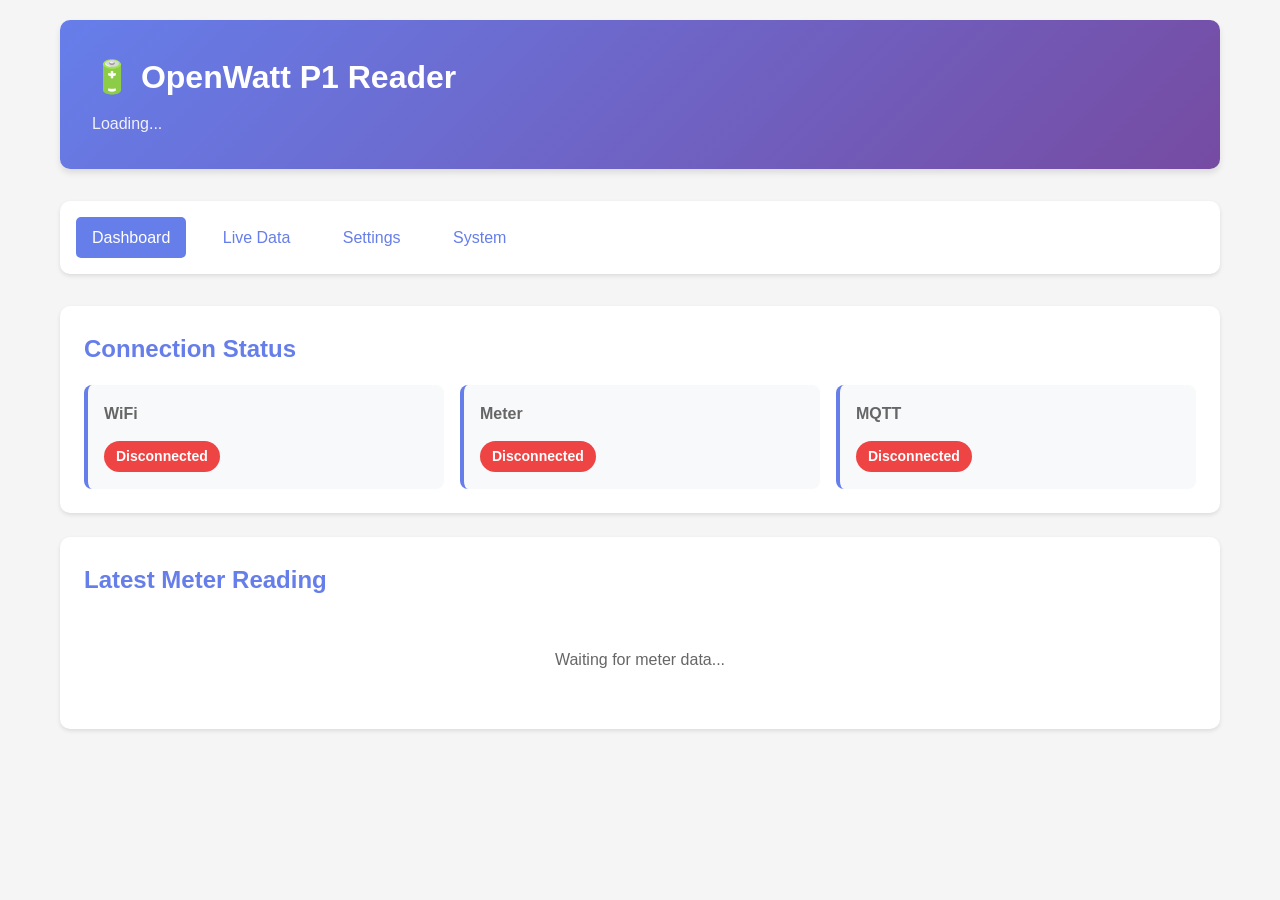
==== data/index.html @ 33f3da20 "Add OpenWatt P1 Reader firmware files and configuration - Created `.gitignore` to exclude build arti" ====
<!DOCTYPE html>
<html lang="en">

<head>
  <meta charset="UTF-8">
  <meta name="viewport" content="width=device-width, initial-scale=1.0">
  <title>OpenWatt P1 Reader</title>
  <style>
    * {
      margin: 0;
      padding: 0;
      box-sizing: border-box;
    }

    body {
      font-family: -apple-system, BlinkMacSystemFont, 'Segoe UI', Roboto, Oxygen, Ubuntu, sans-serif;
      background: #f5f5f5;
      color: #333;
      line-height: 1.6;
    }

    .container {
      max-width: 1200px;
      margin: 0 auto;
      padding: 20px;
    }

    header {
      background: linear-gradient(135deg, #667eea 0%, #764ba2 100%);
      color: white;
      padding: 2rem;
      border-radius: 10px;
      margin-bottom: 2rem;
      box-shadow: 0 4px 6px rgba(0, 0, 0, 0.1);
    }

    h1 {
      font-size: 2rem;
      margin-bottom: 0.5rem;
    }

    .subtitle {
      opacity: 0.9;
    }

    nav {
      background: white;
      padding: 1rem;
      border-radius: 10px;
      margin-bottom: 2rem;
      box-shadow: 0 2px 4px rgba(0, 0, 0, 0.1);
    }

    nav a {
      display: inline-block;
      padding: 0.5rem 1rem;
      margin-right: 1rem;
      text-decoration: none;
      color: #667eea;
      border-radius: 5px;
      transition: background 0.3s;
    }

    nav a:hover,
    nav a.active {
      background: #667eea;
      color: white;
    }

    .card {
      background: white;
      padding: 1.5rem;
      border-radius: 10px;
      margin-bottom: 1.5rem;
      box-shadow: 0 2px 4px rgba(0, 0, 0, 0.1);
    }

    .card h2 {
      margin-bottom: 1rem;
      color: #667eea;
    }

    .status-grid {
      display: grid;
      grid-template-columns: repeat(auto-fit, minmax(200px, 1fr));
      gap: 1rem;
      margin-top: 1rem;
    }

    .status-item {
      padding: 1rem;
      background: #f8f9fa;
      border-radius: 8px;
      border-left: 4px solid #667eea;
    }

    .status-item strong {
      display: block;
      margin-bottom: 0.5rem;
      color: #666;
    }

    .status-item .value {
      font-size: 1.5rem;
      font-weight: bold;
      color: #333;
    }

    .status-badge {
      display: inline-block;
      padding: 0.25rem 0.75rem;
      border-radius: 20px;
      font-size: 0.875rem;
      font-weight: 600;
    }

    .status-badge.connected {
      background: #10b981;
      color: white;
    }

    .status-badge.disconnected {
      background: #ef4444;
      color: white;
    }

    .btn {
      display: inline-block;
      padding: 0.75rem 1.5rem;
      background: #667eea;
      color: white;
      border: none;
      border-radius: 5px;
      cursor: pointer;
      text-decoration: none;
      font-size: 1rem;
      transition: background 0.3s;
    }

    .btn:hover {
      background: #5568d3;
    }

    .btn-danger {
      background: #ef4444;
    }

    .btn-danger:hover {
      background: #dc2626;
    }

    .form-group {
      margin-bottom: 1rem;
    }

    .form-group label {
      display: block;
      margin-bottom: 0.5rem;
      font-weight: 600;
      color: #555;
    }

    .form-group input,
    .form-group select {
      width: 100%;
      padding: 0.75rem;
      border: 1px solid #ddd;
      border-radius: 5px;
      font-size: 1rem;
    }

    .form-group input:focus,
    .form-group select:focus {
      outline: none;
      border-color: #667eea;
    }

    .meter-data {
      font-family: 'Courier New', monospace;
      background: #1e1e1e;
      color: #d4d4d4;
      padding: 1rem;
      border-radius: 8px;
      overflow-x: auto;
    }

    .meter-data .label {
      color: #9cdcfe;
    }

    .meter-data .value {
      color: #4ec9b0;
    }

    .loading {
      text-align: center;
      padding: 2rem;
      color: #666;
    }

    .error {
      background: #fee;
      color: #c33;
      padding: 1rem;
      border-radius: 5px;
      margin: 1rem 0;
    }
  </style>
</head>

<body>
  <div class="container">
    <header>
      <h1>🔋 OpenWatt P1 Reader</h1>
      <div class="subtitle" id="deviceInfo">Loading...</div>
    </header>

    <nav>
      <a href="/" class="active">Dashboard</a>
      <a href="/live">Live Data</a>
      <a href="/settings">Settings</a>
      <a href="/system">System</a>
    </nav>

    <div id="content">
      <div class="card">
        <h2>Connection Status</h2>
        <div class="status-grid" id="statusGrid">
          <div class="status-item">
            <strong>WiFi</strong>
            <div class="value"><span class="status-badge disconnected" id="wifiStatus">Disconnected</span></div>
          </div>
          <div class="status-item">
            <strong>Meter</strong>
            <div class="value"><span class="status-badge disconnected" id="meterStatus">Disconnected</span></div>
          </div>
          <div class="status-item">
            <strong>MQTT</strong>
            <div class="value"><span class="status-badge disconnected" id="mqttStatus">Disconnected</span></div>
          </div>
        </div>
      </div>

      <div class="card">
        <h2>Latest Meter Reading</h2>
        <div id="latestReading" class="loading">Waiting for meter data...</div>
      </div>
    </div>
  </div>

  <script>
    // Load device info
    fetch('/api/system')
      .then(r => r.json())
      .then(data => {
        document.getElementById('deviceInfo').textContent =
          `${data.firmware_version} | Device: ${data.device_id}`;
      });

    // Load status
    function updateStatus() {
      fetch('/api/state')
        .then(r => r.json())
        .then(data => {
          const wifiEl = document.getElementById('wifiStatus');
          const meterEl = document.getElementById('meterStatus');
          const mqttEl = document.getElementById('mqttStatus');

          wifiEl.textContent = data.wifi_connected ? 'Connected' : 'Disconnected';
          wifiEl.className = 'status-badge ' + (data.wifi_connected ? 'connected' : 'disconnected');

          meterEl.textContent = data.meter_connected ? 'Connected' : 'Disconnected';
          meterEl.className = 'status-badge ' + (data.meter_connected ? 'connected' : 'disconnected');

          mqttEl.textContent = data.cloud_connected ? 'Connected' : 'Disconnected';
          mqttEl.className = 'status-badge ' + (data.cloud_connected ? 'connected' : 'disconnected');
        });
    }

    // Load config to show latest reading
    function updateLatestReading() {
      fetch('/api/config')
        .then(r => r.json())
        .then(data => {
          // This will be updated via WebSocket in live view
        });
    }

    updateStatus();
    setInterval(updateStatus, 5000);
  </script>
</body>

</html>
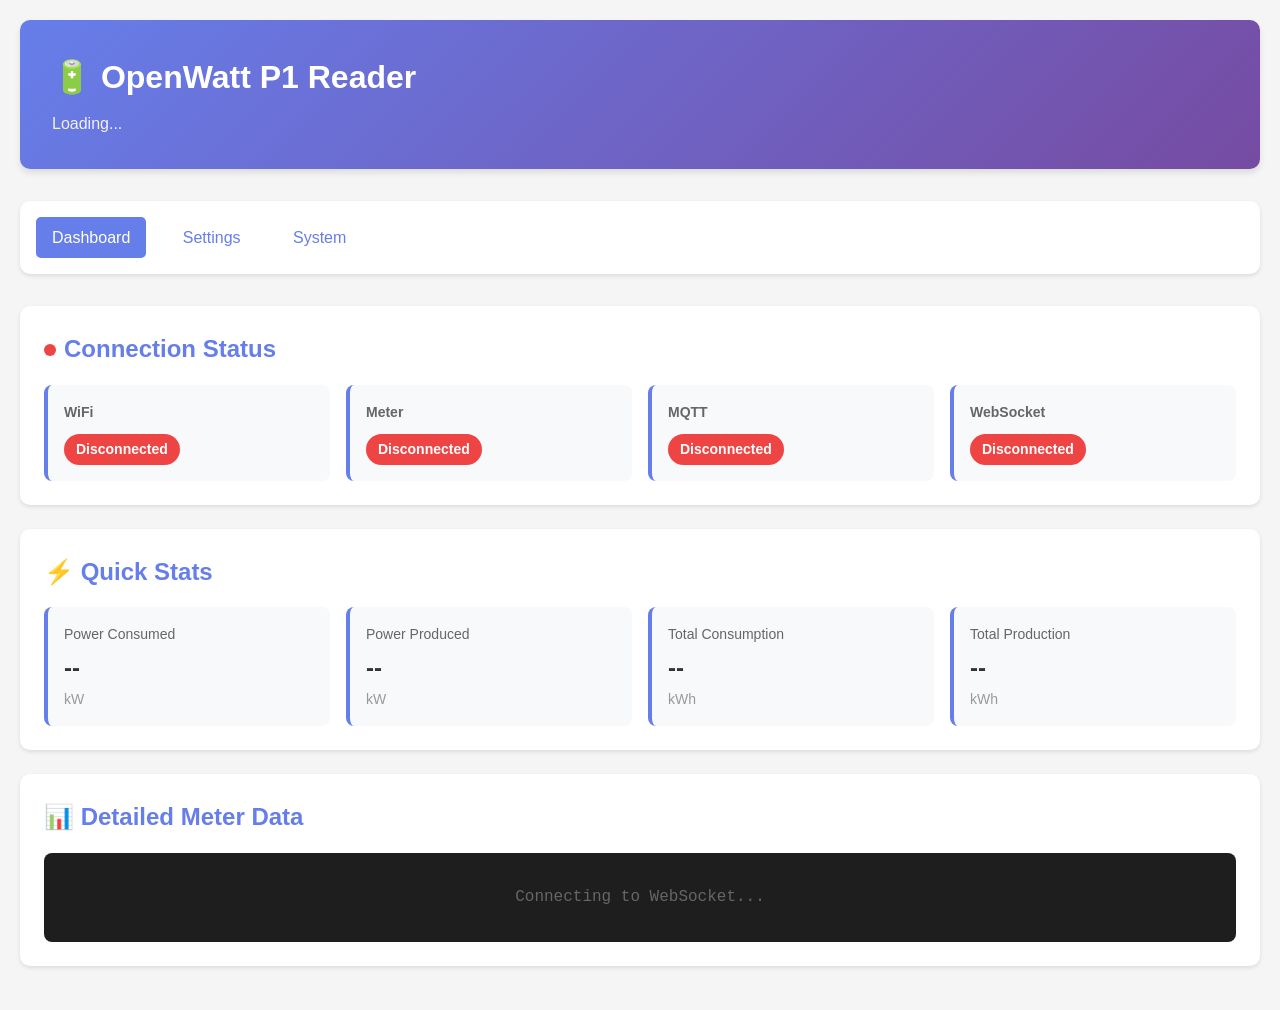
==== commit 20638be9: "Release v1.0.0-ow: Production firmware with MQTT, OTA, and Web UI" ====
--- a/data/index.html
+++ b/data/index.html
@@ -4,7 +4,7 @@
 <head>
   <meta charset="UTF-8">
   <meta name="viewport" content="width=device-width, initial-scale=1.0">
-  <title>OpenWatt P1 Reader</title>
+  <title>OpenWatt P1 Reader - Dashboard</title>
   <style>
     * {
       margin: 0;
@@ -20,7 +20,7 @@
     }
 
     .container {
-      max-width: 1200px;
+      max-width: 1400px;
       margin: 0 auto;
       padding: 20px;
     }
@@ -78,6 +78,9 @@
     .card h2 {
       margin-bottom: 1rem;
       color: #667eea;
+      display: flex;
+      align-items: center;
+      gap: 0.5rem;
     }
 
     .status-grid {
@@ -98,10 +101,11 @@
       display: block;
       margin-bottom: 0.5rem;
       color: #666;
+      font-size: 0.875rem;
     }
 
     .status-item .value {
-      font-size: 1.5rem;
+      font-size: 1.25rem;
       font-weight: bold;
       color: #333;
     }
@@ -124,72 +128,60 @@
       color: white;
     }
 
-    .btn {
+    .status-indicator {
       display: inline-block;
-      padding: 0.75rem 1.5rem;
-      background: #667eea;
-      color: white;
-      border: none;
-      border-radius: 5px;
-      cursor: pointer;
-      text-decoration: none;
-      font-size: 1rem;
-      transition: background 0.3s;
-    }
-
-    .btn:hover {
-      background: #5568d3;
-    }
-
-    .btn-danger {
+      width: 12px;
+      height: 12px;
+      border-radius: 50%;
+    }
+
+    .status-indicator.connected {
+      background: #10b981;
+    }
+
+    .status-indicator.disconnected {
       background: #ef4444;
-    }
-
-    .btn-danger:hover {
-      background: #dc2626;
-    }
-
-    .form-group {
-      margin-bottom: 1rem;
-    }
-
-    .form-group label {
-      display: block;
-      margin-bottom: 0.5rem;
-      font-weight: 600;
-      color: #555;
-    }
-
-    .form-group input,
-    .form-group select {
-      width: 100%;
-      padding: 0.75rem;
-      border: 1px solid #ddd;
-      border-radius: 5px;
-      font-size: 1rem;
-    }
-
-    .form-group input:focus,
-    .form-group select:focus {
-      outline: none;
-      border-color: #667eea;
     }
 
     .meter-data {
       font-family: 'Courier New', monospace;
       background: #1e1e1e;
       color: #d4d4d4;
-      padding: 1rem;
+      padding: 1.5rem;
       border-radius: 8px;
       overflow-x: auto;
     }
 
+    .meter-data .row {
+      display: grid;
+      grid-template-columns: 300px 1fr;
+      padding: 0.4rem 0;
+      border-bottom: 1px solid #333;
+    }
+
+    .meter-data .row:hover {
+      background: #2d2d2d;
+    }
+
     .meter-data .label {
       color: #9cdcfe;
+      font-size: 0.9rem;
     }
 
     .meter-data .value {
       color: #4ec9b0;
+      font-weight: bold;
+      font-size: 0.95rem;
+    }
+
+    .meter-data .section {
+      color: #ce9178;
+      font-weight: bold;
+      font-size: 1rem;
+      margin-top: 1rem;
+      margin-bottom: 0.5rem;
+      border-bottom: 2px solid #ce9178;
+      padding-bottom: 0.3rem;
     }
 
     .loading {
@@ -205,6 +197,66 @@
       border-radius: 5px;
       margin: 1rem 0;
     }
+
+    .data-grid {
+      display: grid;
+      grid-template-columns: repeat(auto-fit, minmax(250px, 1fr));
+      gap: 1rem;
+    }
+
+    .data-card {
+      background: #f8f9fa;
+      padding: 1rem;
+      border-radius: 8px;
+      border-left: 4px solid #667eea;
+    }
+
+    .data-card .label {
+      font-size: 0.875rem;
+      color: #666;
+      margin-bottom: 0.25rem;
+    }
+
+    .data-card .value {
+      font-size: 1.5rem;
+      font-weight: bold;
+      color: #333;
+    }
+
+    .data-card .unit {
+      font-size: 0.875rem;
+      color: #999;
+    }
+
+    .phase-grid {
+      display: grid;
+      grid-template-columns: repeat(3, 1fr);
+      gap: 1rem;
+      margin-top: 1rem;
+    }
+
+    .phase-card {
+      background: #f0f0f0;
+      padding: 1rem;
+      border-radius: 8px;
+      text-align: center;
+    }
+
+    .phase-card h4 {
+      color: #667eea;
+      margin-bottom: 0.5rem;
+    }
+
+    @media (max-width: 768px) {
+      .meter-data .row {
+        grid-template-columns: 1fr;
+        gap: 0.25rem;
+      }
+      
+      .phase-grid {
+        grid-template-columns: 1fr;
+      }
+    }
   </style>
 </head>
 
@@ -217,14 +269,17 @@
 
     <nav>
       <a href="/" class="active">Dashboard</a>
-      <a href="/live">Live Data</a>
       <a href="/settings">Settings</a>
       <a href="/system">System</a>
     </nav>
 
     <div id="content">
+      <!-- Connection Status -->
       <div class="card">
-        <h2>Connection Status</h2>
+        <h2>
+          <span class="status-indicator disconnected" id="wsStatus"></span>
+          Connection Status
+        </h2>
         <div class="status-grid" id="statusGrid">
           <div class="status-item">
             <strong>WiFi</strong>
@@ -238,17 +293,65 @@
             <strong>MQTT</strong>
             <div class="value"><span class="status-badge disconnected" id="mqttStatus">Disconnected</span></div>
           </div>
+          <div class="status-item">
+            <strong>WebSocket</strong>
+            <div class="value"><span class="status-badge disconnected" id="wsStatusBadge">Disconnected</span></div>
+          </div>
         </div>
       </div>
 
+      <!-- Quick Stats -->
       <div class="card">
-        <h2>Latest Meter Reading</h2>
-        <div id="latestReading" class="loading">Waiting for meter data...</div>
+        <h2>⚡ Quick Stats</h2>
+        <div class="data-grid" id="quickStats">
+          <div class="data-card">
+            <div class="label">Power Consumed</div>
+            <div class="value" id="powerConsumed">--</div>
+            <div class="unit">kW</div>
+          </div>
+          <div class="data-card">
+            <div class="label">Power Produced</div>
+            <div class="value" id="powerProduced">--</div>
+            <div class="unit">kW</div>
+          </div>
+          <div class="data-card">
+            <div class="label">Total Consumption</div>
+            <div class="value" id="totalConsumption">--</div>
+            <div class="unit">kWh</div>
+          </div>
+          <div class="data-card">
+            <div class="label">Total Production</div>
+            <div class="value" id="totalProduction">--</div>
+            <div class="unit">kWh</div>
+          </div>
+        </div>
+      </div>
+
+      <!-- Detailed Meter Data -->
+      <div class="card">
+        <h2>📊 Detailed Meter Data</h2>
+        <div id="meterData" class="meter-data loading">Connecting to WebSocket...</div>
       </div>
     </div>
   </div>
 
   <script>
+    let ws = null;
+    let reconnectTimeout = null;
+
+    // Helper to convert hex to ASCII
+    function hexToAscii(hexStr) {
+      if (!hexStr || hexStr === 'N/A') return 'N/A';
+      let result = '';
+      for (let i = 0; i < hexStr.length; i += 2) {
+        const byte = parseInt(hexStr.substr(i, 2), 16);
+        if (byte >= 32 && byte < 127) {
+          result += String.fromCharCode(byte);
+        }
+      }
+      return result || hexStr;
+    }
+
     // Load device info
     fetch('/api/system')
       .then(r => r.json())
@@ -257,7 +360,7 @@
           `${data.firmware_version} | Device: ${data.device_id}`;
       });
 
-    // Load status
+    // Load status via polling
     function updateStatus() {
       fetch('/api/state')
         .then(r => r.json())
@@ -277,17 +380,124 @@
         });
     }
 
-    // Load config to show latest reading
-    function updateLatestReading() {
-      fetch('/api/config')
-        .then(r => r.json())
-        .then(data => {
-          // This will be updated via WebSocket in live view
-        });
-    }
-
+    function connectWebSocket() {
+      const protocol = window.location.protocol === 'https:' ? 'wss:' : 'ws:';
+      const wsUrl = `${protocol}//${window.location.host}/api/live`;
+
+      ws = new WebSocket(wsUrl);
+
+      ws.onopen = () => {
+        document.getElementById('wsStatus').className = 'status-indicator connected';
+        document.getElementById('wsStatusBadge').textContent = 'Connected';
+        document.getElementById('wsStatusBadge').className = 'status-badge connected';
+        document.getElementById('meterData').innerHTML = '<div class="loading">Waiting for meter data...</div>';
+      };
+
+      ws.onmessage = (event) => {
+        try {
+          const data = JSON.parse(event.data);
+          displayMeterData(data);
+          updateQuickStats(data);
+        } catch (e) {
+          console.error('Error parsing WebSocket message:', e);
+        }
+      };
+
+      ws.onerror = (error) => {
+        console.error('WebSocket error:', error);
+        document.getElementById('wsStatus').className = 'status-indicator disconnected';
+        document.getElementById('wsStatusBadge').textContent = 'Error';
+        document.getElementById('wsStatusBadge').className = 'status-badge disconnected';
+      };
+
+      ws.onclose = () => {
+        document.getElementById('wsStatus').className = 'status-indicator disconnected';
+        document.getElementById('wsStatusBadge').textContent = 'Disconnected';
+        document.getElementById('wsStatusBadge').className = 'status-badge disconnected';
+        reconnectTimeout = setTimeout(connectWebSocket, 3000);
+      };
+    }
+
+    function updateQuickStats(data) {
+      document.getElementById('powerConsumed').textContent = (data['1-0:1.7.0'] || 0).toFixed(3);
+      document.getElementById('powerProduced').textContent = (data['1-0:2.7.0'] || 0).toFixed(3);
+      
+      const totalCons = (data['1-0:1.8.1'] || 0) + (data['1-0:1.8.2'] || 0);
+      const totalProd = (data['1-0:2.8.1'] || 0) + (data['1-0:2.8.2'] || 0);
+      
+      document.getElementById('totalConsumption').textContent = totalCons.toFixed(1);
+      document.getElementById('totalProduction').textContent = totalProd.toFixed(1);
+    }
+
+    function displayMeterData(data) {
+      const meterId = hexToAscii(data['0-0:96.1.1'] || '');
+      
+      const html = `
+        <div class="section">📋 Identification</div>
+        <div class="row"><span class="label">Meter ID (ASCII):</span><span class="value">${meterId}</span></div>
+        <div class="row"><span class="label">Equipment ID (Hex):</span><span class="value">${data['0-0:96.1.1'] || 'N/A'}</span></div>
+        <div class="row"><span class="label">Meter Model:</span><span class="value">${data['0-0:96.1.4'] || 'N/A'}</span></div>
+        <div class="row"><span class="label">Meter Version:</span><span class="value">${data['1-0:94.32.1'] || 'N/A'}</span></div>
+        <div class="row"><span class="label">Second ID:</span><span class="value">${data['0-0:96.1.2'] || 'N/A'}</span></div>
+        <div class="row"><span class="label">Timestamp:</span><span class="value">${data['0-0:1.0.0'] || 'N/A'}</span></div>
+        <div class="row"><span class="label">Tariff Indicator:</span><span class="value">${data['0-0:96.14.0'] || 'N/A'}</span></div>
+        <div class="row"><span class="label">Switch Position:</span><span class="value">${data['0-0:96.3.10'] || 'N/A'}</span></div>
+        <div class="row"><span class="label">Text Message:</span><span class="value">${data['0-0:96.13.0'] || 'N/A'}</span></div>
+        
+        <div class="section">⚡ Power (kW)</div>
+        <div class="row"><span class="label">Total Import:</span><span class="value">${(data['1-0:1.7.0'] || 0).toFixed(3)} kW</span></div>
+        <div class="row"><span class="label">Total Export:</span><span class="value">${(data['1-0:2.7.0'] || 0).toFixed(3)} kW</span></div>
+        <div class="row"><span class="label">Average Demand:</span><span class="value">${(data['1-0:1.4.0'] || 0).toFixed(3)} kW</span></div>
+        <div class="row"><span class="label">Max Demand (Month):</span><span class="value">${(data['1-0:1.6.0'] || 0).toFixed(3)} kW</span></div>
+        <div class="row"><span class="label">Max Demand (13 Months):</span><span class="value">${(data['0-0:98.1.0'] || 0).toFixed(3)} kW</span></div>
+        
+        <div class="section">🔌 Per-Phase Power Import (kW)</div>
+        <div class="row"><span class="label">L1 Import:</span><span class="value">${(data['1-0:21.7.0'] || 0).toFixed(3)} kW</span></div>
+        <div class="row"><span class="label">L2 Import:</span><span class="value">${(data['1-0:41.7.0'] || 0).toFixed(3)} kW</span></div>
+        <div class="row"><span class="label">L3 Import:</span><span class="value">${(data['1-0:61.7.0'] || 0).toFixed(3)} kW</span></div>
+        
+        <div class="section">🔌 Per-Phase Power Export (kW)</div>
+        <div class="row"><span class="label">L1 Export:</span><span class="value">${(data['1-0:22.7.0'] || 0).toFixed(3)} kW</span></div>
+        <div class="row"><span class="label">L2 Export:</span><span class="value">${(data['1-0:42.7.0'] || 0).toFixed(3)} kW</span></div>
+        <div class="row"><span class="label">L3 Export:</span><span class="value">${(data['1-0:62.7.0'] || 0).toFixed(3)} kW</span></div>
+        
+        <div class="section">📊 Energy Consumption (kWh)</div>
+        <div class="row"><span class="label">Tariff 1:</span><span class="value">${(data['1-0:1.8.1'] || 0).toFixed(3)} kWh</span></div>
+        <div class="row"><span class="label">Tariff 2:</span><span class="value">${(data['1-0:1.8.2'] || 0).toFixed(3)} kWh</span></div>
+        <div class="row"><span class="label">Tariff 3:</span><span class="value">${(data['1-0:1.8.3'] || 0).toFixed(3)} kWh</span></div>
+        <div class="row"><span class="label">Tariff 4:</span><span class="value">${(data['1-0:1.8.4'] || 0).toFixed(3)} kWh</span></div>
+        <div class="row"><span class="label">Tariff 5:</span><span class="value">${(data['1-0:1.8.5'] || 0).toFixed(3)} kWh</span></div>
+        
+        <div class="section">📊 Energy Production (kWh)</div>
+        <div class="row"><span class="label">Tariff 1:</span><span class="value">${(data['1-0:2.8.1'] || 0).toFixed(3)} kWh</span></div>
+        <div class="row"><span class="label">Tariff 2:</span><span class="value">${(data['1-0:2.8.2'] || 0).toFixed(3)} kWh</span></div>
+        <div class="row"><span class="label">Tariff 3:</span><span class="value">${(data['1-0:2.8.3'] || 0).toFixed(3)} kWh</span></div>
+        <div class="row"><span class="label">Tariff 4:</span><span class="value">${(data['1-0:2.8.4'] || 0).toFixed(3)} kWh</span></div>
+        <div class="row"><span class="label">Tariff 5:</span><span class="value">${(data['1-0:2.8.5'] || 0).toFixed(3)} kWh</span></div>
+        
+        <div class="section">⚡ Voltage (V)</div>
+        <div class="row"><span class="label">L1:</span><span class="value">${(data['1-0:32.7.0'] || 0).toFixed(1)} V</span></div>
+        <div class="row"><span class="label">L2:</span><span class="value">${(data['1-0:52.7.0'] || 0).toFixed(1)} V</span></div>
+        <div class="row"><span class="label">L3:</span><span class="value">${(data['1-0:72.7.0'] || 0).toFixed(1)} V</span></div>
+        
+        <div class="section">⚡ Current (A)</div>
+        <div class="row"><span class="label">L1:</span><span class="value">${(data['1-0:31.7.0'] || 0).toFixed(2)} A</span></div>
+        <div class="row"><span class="label">L2:</span><span class="value">${(data['1-0:51.7.0'] || 0).toFixed(2)} A</span></div>
+        <div class="row"><span class="label">L3:</span><span class="value">${(data['1-0:71.7.0'] || 0).toFixed(2)} A</span></div>
+      `;
+      document.getElementById('meterData').innerHTML = html;
+    }
+
+    // Initialize
     updateStatus();
     setInterval(updateStatus, 5000);
+    connectWebSocket();
+
+    // Cleanup on page unload
+    window.addEventListener('beforeunload', () => {
+      if (ws) ws.close();
+      if (reconnectTimeout) clearTimeout(reconnectTimeout);
+    });
   </script>
 </body>
 
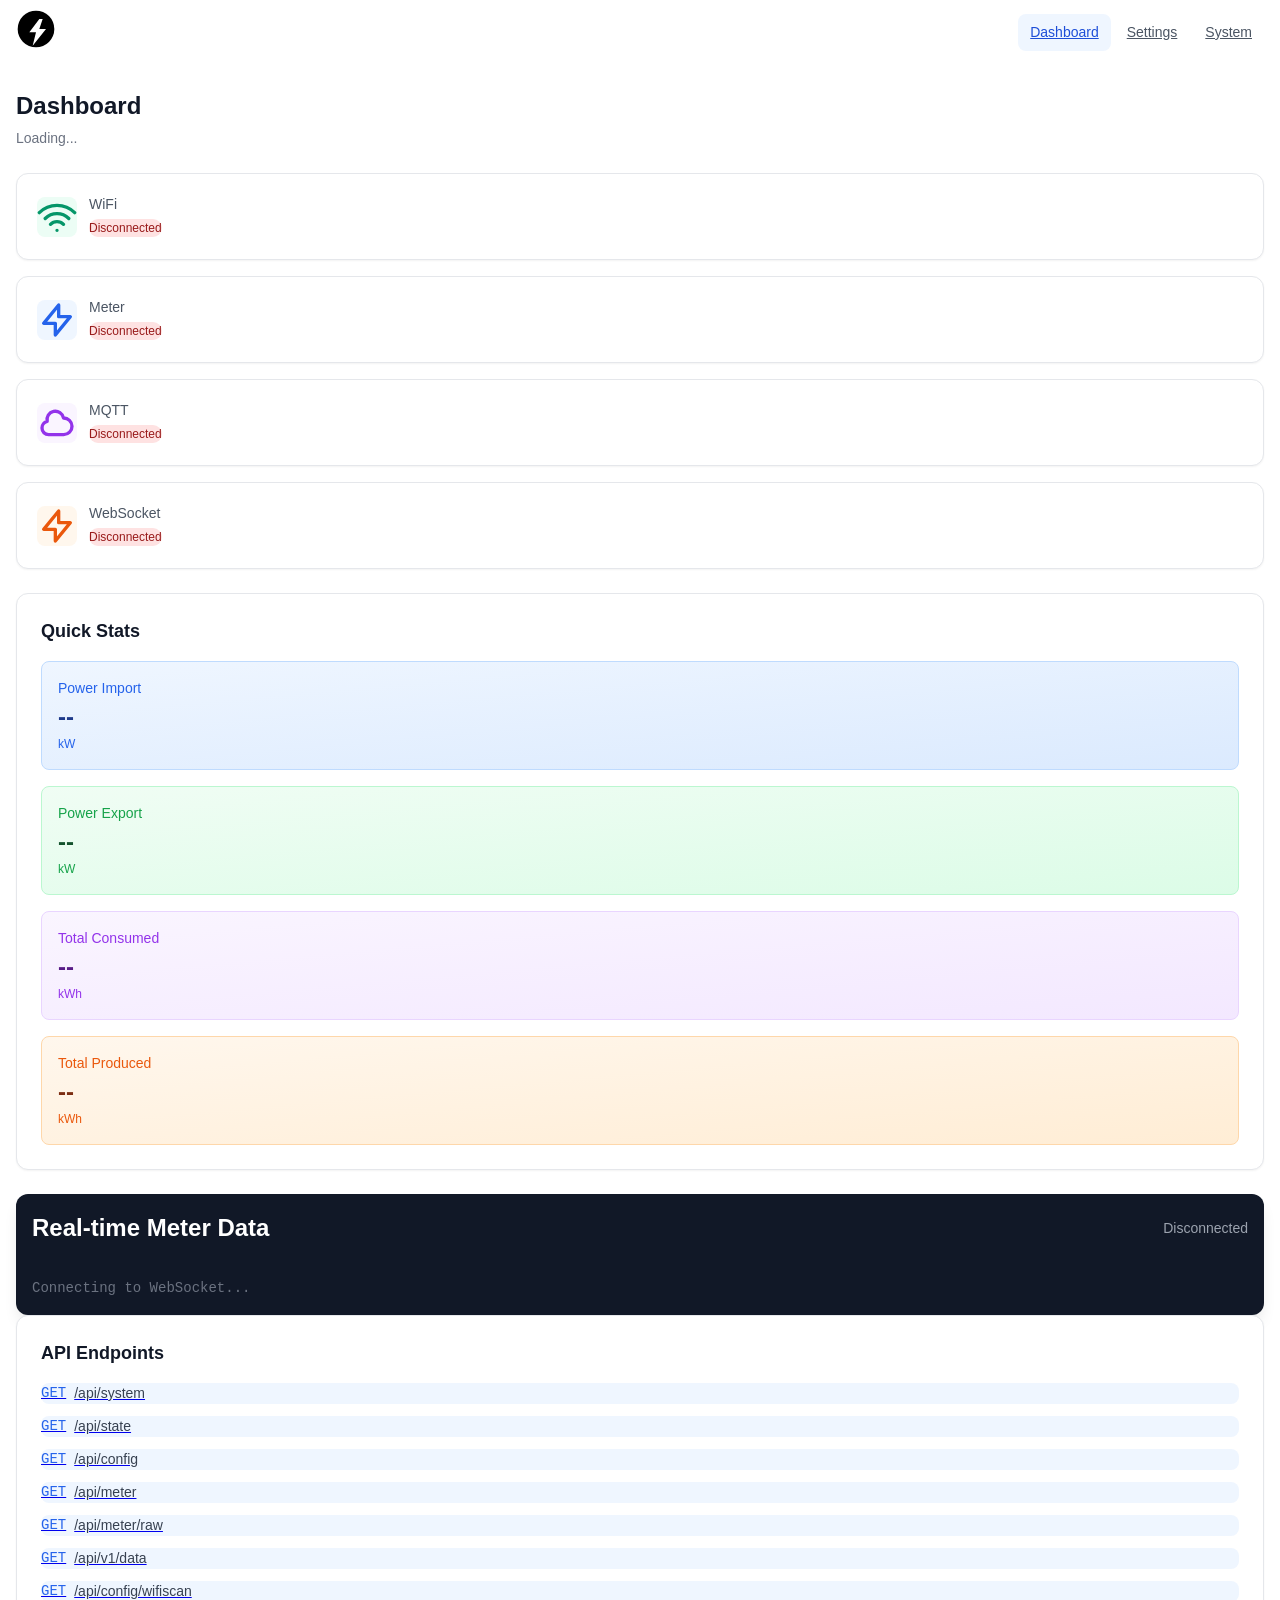
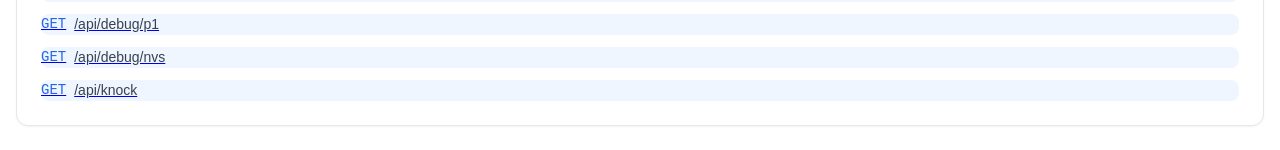
==== commit ff338963: "Merge remote-tracking branch 'origin/p1m5-v1045'" ====
--- a/data/index.html
+++ b/data/index.html
@@ -1,504 +1,180 @@
-<!DOCTYPE html>
-<html lang="en">
-
+<!DOCTYPE html><html lang=en>
 <head>
-  <meta charset="UTF-8">
-  <meta name="viewport" content="width=device-width, initial-scale=1.0">
+  <meta charset=UTF-8>
+  <meta name=viewport content="width=device-width,initial-scale=1.0,maximum-scale=1.0,user-scalable=no">
   <title>OpenWatt P1 Reader - Dashboard</title>
   <style>
-    * {
-      margin: 0;
-      padding: 0;
-      box-sizing: border-box;
+    *{box-sizing:border-box;margin:0;padding:0}
+    body{font-family:-apple-system,BlinkMacSystemFont,'Segoe UI',Roboto,'Helvetica Neue',Arial,sans-serif;background:var(--bg);color:var(--text);line-height:1.5;min-height:100vh}
+    .max-w-7xl{max-width:80rem;margin:0 auto;padding:0 1rem}
+    .max-w-3xl{max-width:48rem;margin:0 auto;padding:0 1rem}
+    .mx-auto{margin-left:auto;margin-right:auto}
+    .px-4{padding-left:1rem;padding-right:1rem}
+    .py-6{padding-top:1.5rem;padding-bottom:1.5rem}
+    .p-4{padding:1rem}
+    .p-5{padding:1.25rem}
+    .p-6{padding:1.5rem}
+    .mb-4{margin-bottom:1rem}
+    .mb-6{margin-bottom:1.5rem}
+    .mt-1{margin-top:.25rem}
+    .mt-3{margin-top:.75rem}
+    .space-y-1>*+*{margin-top:.25rem}
+    .space-y-3>*+*{margin-top:.75rem}
+    .space-y-4>*+*{margin-top:1rem}
+    .gap-1{gap:.25rem}
+    .gap-3{gap:.75rem}
+    .gap-4{gap:1rem}
+    .flex{display:flex}
+    .flex-col{flex-direction:column}
+    .items-center{align-items:center}
+    .justify-between{justify-content:space-between}
+    .justify-center{justify-content:center}
+    .grid{display:grid}
+    .grid-cols-1{grid-template-columns:repeat(1,minmax(0,1fr))}
+    .h-10{height:2.5rem}
+    .h-16{height:4rem}
+    .w-10{width:2.5rem}
+    .h-2\\.5{height:.625rem}
+    .w-2\\.5{width:.625rem}
+    .rounded{border-radius:.25rem}
+    .rounded-lg{border-radius:.5rem}
+    .rounded-xl{border-radius:.75rem}
+    .rounded-full{border-radius:9999px}
+    @media(min-width:640px){.sm\\:flex-row{flex-direction:row}
+    .sm\\:grid-cols-2{grid-template-columns:repeat(2,minmax(0,1fr))}
+    .sm\\:w-auto{width:auto}
     }
-
-    body {
-      font-family: -apple-system, BlinkMacSystemFont, 'Segoe UI', Roboto, Oxygen, Ubuntu, sans-serif;
-      background: #f5f5f5;
-      color: #333;
-      line-height: 1.6;
+    @media(min-width:1024px){.lg\\:grid-cols-3{grid-template-columns:repeat(3,minmax(0,1fr))}
+    .lg\\:grid-cols-4{grid-template-columns:repeat(4,minmax(0,1fr))}
     }
-
-    .container {
-      max-width: 1400px;
-      margin: 0 auto;
-      padding: 20px;
-    }
-
-    header {
-      background: linear-gradient(135deg, #667eea 0%, #764ba2 100%);
-      color: white;
-      padding: 2rem;
-      border-radius: 10px;
-      margin-bottom: 2rem;
-      box-shadow: 0 4px 6px rgba(0, 0, 0, 0.1);
-    }
-
-    h1 {
-      font-size: 2rem;
-      margin-bottom: 0.5rem;
-    }
-
-    .subtitle {
-      opacity: 0.9;
-    }
-
-    nav {
-      background: white;
-      padding: 1rem;
-      border-radius: 10px;
-      margin-bottom: 2rem;
-      box-shadow: 0 2px 4px rgba(0, 0, 0, 0.1);
-    }
-
-    nav a {
-      display: inline-block;
-      padding: 0.5rem 1rem;
-      margin-right: 1rem;
-      text-decoration: none;
-      color: #667eea;
-      border-radius: 5px;
-      transition: background 0.3s;
-    }
-
-    nav a:hover,
-    nav a.active {
-      background: #667eea;
-      color: white;
-    }
-
-    .card {
-      background: white;
-      padding: 1.5rem;
-      border-radius: 10px;
-      margin-bottom: 1.5rem;
-      box-shadow: 0 2px 4px rgba(0, 0, 0, 0.1);
-    }
-
-    .card h2 {
-      margin-bottom: 1rem;
-      color: #667eea;
-      display: flex;
-      align-items: center;
-      gap: 0.5rem;
-    }
-
-    .status-grid {
-      display: grid;
-      grid-template-columns: repeat(auto-fit, minmax(200px, 1fr));
-      gap: 1rem;
-      margin-top: 1rem;
-    }
-
-    .status-item {
-      padding: 1rem;
-      background: #f8f9fa;
-      border-radius: 8px;
-      border-left: 4px solid #667eea;
-    }
-
-    .status-item strong {
-      display: block;
-      margin-bottom: 0.5rem;
-      color: #666;
-      font-size: 0.875rem;
-    }
-
-    .status-item .value {
-      font-size: 1.25rem;
-      font-weight: bold;
-      color: #333;
-    }
-
-    .status-badge {
-      display: inline-block;
-      padding: 0.25rem 0.75rem;
-      border-radius: 20px;
-      font-size: 0.875rem;
-      font-weight: 600;
-    }
-
-    .status-badge.connected {
-      background: #10b981;
-      color: white;
-    }
-
-    .status-badge.disconnected {
-      background: #ef4444;
-      color: white;
-    }
-
-    .status-indicator {
-      display: inline-block;
-      width: 12px;
-      height: 12px;
-      border-radius: 50%;
-    }
-
-    .status-indicator.connected {
-      background: #10b981;
-    }
-
-    .status-indicator.disconnected {
-      background: #ef4444;
-    }
-
-    .meter-data {
-      font-family: 'Courier New', monospace;
-      background: #1e1e1e;
-      color: #d4d4d4;
-      padding: 1.5rem;
-      border-radius: 8px;
-      overflow-x: auto;
-    }
-
-    .meter-data .row {
-      display: grid;
-      grid-template-columns: 300px 1fr;
-      padding: 0.4rem 0;
-      border-bottom: 1px solid #333;
-    }
-
-    .meter-data .row:hover {
-      background: #2d2d2d;
-    }
-
-    .meter-data .label {
-      color: #9cdcfe;
-      font-size: 0.9rem;
-    }
-
-    .meter-data .value {
-      color: #4ec9b0;
-      font-weight: bold;
-      font-size: 0.95rem;
-    }
-
-    .meter-data .section {
-      color: #ce9178;
-      font-weight: bold;
-      font-size: 1rem;
-      margin-top: 1rem;
-      margin-bottom: 0.5rem;
-      border-bottom: 2px solid #ce9178;
-      padding-bottom: 0.3rem;
-    }
-
-    .loading {
-      text-align: center;
-      padding: 2rem;
-      color: #666;
-    }
-
-    .error {
-      background: #fee;
-      color: #c33;
-      padding: 1rem;
-      border-radius: 5px;
-      margin: 1rem 0;
-    }
-
-    .data-grid {
-      display: grid;
-      grid-template-columns: repeat(auto-fit, minmax(250px, 1fr));
-      gap: 1rem;
-    }
-
-    .data-card {
-      background: #f8f9fa;
-      padding: 1rem;
-      border-radius: 8px;
-      border-left: 4px solid #667eea;
-    }
-
-    .data-card .label {
-      font-size: 0.875rem;
-      color: #666;
-      margin-bottom: 0.25rem;
-    }
-
-    .data-card .value {
-      font-size: 1.5rem;
-      font-weight: bold;
-      color: #333;
-    }
-
-    .data-card .unit {
-      font-size: 0.875rem;
-      color: #999;
-    }
-
-    .phase-grid {
-      display: grid;
-      grid-template-columns: repeat(3, 1fr);
-      gap: 1rem;
-      margin-top: 1rem;
-    }
-
-    .phase-card {
-      background: #f0f0f0;
-      padding: 1rem;
-      border-radius: 8px;
-      text-align: center;
-    }
-
-    .phase-card h4 {
-      color: #667eea;
-      margin-bottom: 0.5rem;
-    }
-
-    @media (max-width: 768px) {
-      .meter-data .row {
-        grid-template-columns: 1fr;
-        gap: 0.25rem;
-      }
-      
-      .phase-grid {
-        grid-template-columns: 1fr;
-      }
-    }
+    .bg-white{background:#fff}
+    .bg-gray-50{background:#f9fafb}
+    .bg-gray-100{background:#f3f4f6}
+    .bg-gray-900{background:#111827}
+    .bg-blue-50{background:#eff6ff}
+    .bg-blue-600{background:#2563eb}
+    .bg-emerald-50{background:#ecfdf5}
+    .bg-emerald-100{background:#d1fae5}
+    .bg-red-50{background:#fef2f2}
+    .bg-red-100{background:#fee2e2}
+    .bg-red-500{background:#ef4444}
+    .bg-red-600{background:#dc2626}
+    .bg-purple-50{background:#faf5ff}
+    .bg-orange-50{background:#fff7ed}
+    .bg-gradient-to-br{background:linear-gradient(to bottom right,var(--tw-gradient-stops))}
+    .from-blue-50{--tw-gradient-from:#eff6ff;--tw-gradient-stops:var(--tw-gradient-from),var(--tw-gradient-to,rgb(239 246 255 / 0))}
+    .to-blue-100{--tw-gradient-to:#dbeafe}
+    .from-green-50{--tw-gradient-from:#f0fdf4;--tw-gradient-stops:var(--tw-gradient-from),var(--tw-gradient-to,rgb(240 253 244 / 0))}
+    .to-green-100{--tw-gradient-to:#dcfce7}
+    .from-purple-50{--tw-gradient-from:#faf5ff;--tw-gradient-stops:var(--tw-gradient-from),var(--tw-gradient-to,rgb(250 245 255 / 0))}
+    .to-purple-100{--tw-gradient-to:#f3e8ff}
+    .from-orange-50{--tw-gradient-from:#fff7ed;--tw-gradient-stops:var(--tw-gradient-from),var(--tw-gradient-to,rgb(255 247 237 / 0))}
+    .to-orange-100{--tw-gradient-to:#ffedd5}
+    .text-white{color:#fff}
+    .text-gray-400{color:#9ca3af}
+    .text-gray-500{color:#6b7280}
+    .text-gray-600{color:#4b5563}
+    .text-gray-700{color:#374151}
+    .text-gray-900{color:#111827}
+    .text-blue-400{color:#60a5fa}
+    .text-blue-600{color:#2563eb}
+    .text-blue-700{color:#1d4ed8}
+    .text-blue-900{color:#1e3a8a}
+    .text-emerald-400{color:#34d399}
+    .text-emerald-600{color:#059669}
+    .text-emerald-700{color:#047857}
+    .text-emerald-800{color:#065f46}
+    .text-red-400{color:#f87171}
+    .text-red-500{color:#ef4444}
+    .text-red-600{color:#dc2626}
+    .text-red-700{color:#b91c1c}
+    .text-red-800{color:#991b1b}
+    .text-purple-400{color:#c084fc}
+    .text-purple-600{color:#9333ea}
+    .text-purple-900{color:#581c87}
+    .text-green-400{color:#4ade80}
+    .text-green-600{color:#16a34a}
+    .text-green-900{color:#14532d}
+    .text-orange-400{color:#fb923c}
+    .text-orange-600{color:#ea580c}
+    .text-orange-900{color:#7c2d12}
+    .text-yellow-400{color:#facc15}
+    .text-yellow-600{color:#ca8a04}
+    .text-pink-400{color:#f472b6}
+    .text-pink-600{color:#db2777}
+    .text-cyan-400{color:#22d3ee}
+    .text-teal-400{color:#2dd4bf}
+    .text-amber-400{color:#fbbf24}
+    .text-blue-500{color:#3b82f6}
+    .text-emerald-500{color:#10b981}
+    .font-mono{font-family:ui-monospace,SFMono-Regular,Menlo,Monaco,Consolas,monospace}
+    .font-medium{font-weight:500}
+    .font-semibold{font-weight:600}
+    .font-bold{font-weight:700}
+    .text-xs{font-size:.75rem}
+    .text-sm{font-size:.875rem}
+    .text-lg{font-size:1.125rem}
+    .text-2xl{font-size:1.5rem}
+    .text-center{text-align:center}
+    .border{border-width:1px;border-style:solid}
+    .border-b{border-bottom-width:1px}
+    .border-gray-100{border-color:#f3f4f6}
+    .border-gray-200{border-color:#e5e7eb}
+    .border-gray-300{border-color:#d1d5db}
+    .border-gray-700{border-color:#374151}
+    .border-gray-800{border-color:#1f2937}
+    .border-blue-200{border-color:#bfdbfe}
+    .border-green-200{border-color:#bbf7d0}
+    .border-purple-200{border-color:#e9d5ff}
+    .border-orange-200{border-color:#fed7aa}
+    .shadow-sm{box-shadow:0 1px 2px 0 rgb(0 0 0 / .05)}
+    .shadow-lg{box-shadow:0 10px 15px -3px rgb(0 0 0 / .1)}
+    .sticky{position:sticky}
+    .top-0{top:0}
+    .z-50{z-index:50}
+    .overflow-hidden{overflow:hidden}
+    .cursor-pointer{cursor:pointer}
+    .hover\\:bg-gray-50:hover{background:#f9fafb}
+    .hover\\:bg-blue-100:hover{background:#dbeafe}
+    .hover\\:bg-blue-700:hover{background:#1d4ed8}
+    .hover\\:bg-red-700:hover{background:#b91c1c}
+    .hover\\:underline:hover{text-decoration:underline}
+    .transition{transition-property:all;transition-timing-function:cubic-bezier(.4,0,.2,1);transition-duration:.15s}
+    input[type=text],input[type=password],input[type=number]{width:100%;padding:.5rem .75rem;border:1px solid #d1d5db;border-radius:.5rem;font-size:.875rem}
+    input:focus{outline:none;border-color:#2563eb;box-shadow:0 0 0 3px rgba(37,99,235,.1)}
+    label{display:block;font-size:.875rem;font-weight:500;color:#374151;margin-bottom:.25rem}
+    button{display:inline-flex;align-items:center;justify-content:center;gap:.5rem;padding:.5rem 1rem;border-radius:.5rem;font-size:.875rem;font-weight:500;cursor:pointer;border:none;transition:all .15s}
+    button:hover{opacity:.9}
+    .btn-primary{background:var(--primary);color:#fff}
+    .btn-danger{background:#dc2626;color:#fff}
+    .inline-flex{display:inline-flex}
+    .gap-2{gap:.5rem}
+    .ml-2{margin-left:.5rem}
+    .ml-auto{margin-left:auto}
+    .px-2\\.5{padding-left:.625rem;padding-right:.625rem}
+    .py-0\\.5{padding-top:.125rem;padding-bottom:.125rem}
+    .py-1{padding-top:.25rem;padding-bottom:.25rem}
+    .py-2{padding-top:.5rem;padding-bottom:.5rem}
+    .px-3{padding-left:.75rem;padding-right:.75rem}
+    .py-2{padding-top:.5rem;padding-bottom:.5rem}
+    .pb-3{padding-bottom:.75rem}
+    .inline-block{display:inline-block}
+    .w-full{width:100%}
+    .hidden{display:none}
+    .alert{padding:1rem;border-radius:.5rem;margin-bottom:1rem}
+    .alert-success{background:#ecfdf5;color:#065f46}
+    .alert-error{background:#fef2f2;color:#991b1b}
+    .alert-info{background:#eff6ff;color:#1e40af}
+    .offline-mode{background:#fef3c7;border:1px solid #f59e0b;padding:0.75rem;border-radius:0.5rem;margin-bottom:1rem;color:#92400e}
   </style>
 </head>
+<body>
 
-<body>
-  <div class="container">
-    <header>
-      <h1>🔋 OpenWatt P1 Reader</h1>
-      <div class="subtitle" id="deviceInfo">Loading...</div>
-    </header>
-
-    <nav>
-      <a href="/" class="active">Dashboard</a>
-      <a href="/settings">Settings</a>
-      <a href="/system">System</a>
-    </nav>
-
-    <div id="content">
-      <!-- Connection Status -->
-      <div class="card">
-        <h2>
-          <span class="status-indicator disconnected" id="wsStatus"></span>
-          Connection Status
-        </h2>
-        <div class="status-grid" id="statusGrid">
-          <div class="status-item">
-            <strong>WiFi</strong>
-            <div class="value"><span class="status-badge disconnected" id="wifiStatus">Disconnected</span></div>
-          </div>
-          <div class="status-item">
-            <strong>Meter</strong>
-            <div class="value"><span class="status-badge disconnected" id="meterStatus">Disconnected</span></div>
-          </div>
-          <div class="status-item">
-            <strong>MQTT</strong>
-            <div class="value"><span class="status-badge disconnected" id="mqttStatus">Disconnected</span></div>
-          </div>
-          <div class="status-item">
-            <strong>WebSocket</strong>
-            <div class="value"><span class="status-badge disconnected" id="wsStatusBadge">Disconnected</span></div>
-          </div>
-        </div>
-      </div>
-
-      <!-- Quick Stats -->
-      <div class="card">
-        <h2>⚡ Quick Stats</h2>
-        <div class="data-grid" id="quickStats">
-          <div class="data-card">
-            <div class="label">Power Consumed</div>
-            <div class="value" id="powerConsumed">--</div>
-            <div class="unit">kW</div>
-          </div>
-          <div class="data-card">
-            <div class="label">Power Produced</div>
-            <div class="value" id="powerProduced">--</div>
-            <div class="unit">kW</div>
-          </div>
-          <div class="data-card">
-            <div class="label">Total Consumption</div>
-            <div class="value" id="totalConsumption">--</div>
-            <div class="unit">kWh</div>
-          </div>
-          <div class="data-card">
-            <div class="label">Total Production</div>
-            <div class="value" id="totalProduction">--</div>
-            <div class="unit">kWh</div>
-          </div>
-        </div>
-      </div>
-
-      <!-- Detailed Meter Data -->
-      <div class="card">
-        <h2>📊 Detailed Meter Data</h2>
-        <div id="meterData" class="meter-data loading">Connecting to WebSocket...</div>
-      </div>
-    </div>
-  </div>
-
-  <script>
-    let ws = null;
-    let reconnectTimeout = null;
-
-    // Helper to convert hex to ASCII
-    function hexToAscii(hexStr) {
-      if (!hexStr || hexStr === 'N/A') return 'N/A';
-      let result = '';
-      for (let i = 0; i < hexStr.length; i += 2) {
-        const byte = parseInt(hexStr.substr(i, 2), 16);
-        if (byte >= 32 && byte < 127) {
-          result += String.fromCharCode(byte);
-        }
-      }
-      return result || hexStr;
-    }
-
-    // Load device info
-    fetch('/api/system')
-      .then(r => r.json())
-      .then(data => {
-        document.getElementById('deviceInfo').textContent =
-          `${data.firmware_version} | Device: ${data.device_id}`;
-      });
-
-    // Load status via polling
-    function updateStatus() {
-      fetch('/api/state')
-        .then(r => r.json())
-        .then(data => {
-          const wifiEl = document.getElementById('wifiStatus');
-          const meterEl = document.getElementById('meterStatus');
-          const mqttEl = document.getElementById('mqttStatus');
-
-          wifiEl.textContent = data.wifi_connected ? 'Connected' : 'Disconnected';
-          wifiEl.className = 'status-badge ' + (data.wifi_connected ? 'connected' : 'disconnected');
-
-          meterEl.textContent = data.meter_connected ? 'Connected' : 'Disconnected';
-          meterEl.className = 'status-badge ' + (data.meter_connected ? 'connected' : 'disconnected');
-
-          mqttEl.textContent = data.cloud_connected ? 'Connected' : 'Disconnected';
-          mqttEl.className = 'status-badge ' + (data.cloud_connected ? 'connected' : 'disconnected');
-        });
-    }
-
-    function connectWebSocket() {
-      const protocol = window.location.protocol === 'https:' ? 'wss:' : 'ws:';
-      const wsUrl = `${protocol}//${window.location.host}/api/live`;
-
-      ws = new WebSocket(wsUrl);
-
-      ws.onopen = () => {
-        document.getElementById('wsStatus').className = 'status-indicator connected';
-        document.getElementById('wsStatusBadge').textContent = 'Connected';
-        document.getElementById('wsStatusBadge').className = 'status-badge connected';
-        document.getElementById('meterData').innerHTML = '<div class="loading">Waiting for meter data...</div>';
-      };
-
-      ws.onmessage = (event) => {
-        try {
-          const data = JSON.parse(event.data);
-          displayMeterData(data);
-          updateQuickStats(data);
-        } catch (e) {
-          console.error('Error parsing WebSocket message:', e);
-        }
-      };
-
-      ws.onerror = (error) => {
-        console.error('WebSocket error:', error);
-        document.getElementById('wsStatus').className = 'status-indicator disconnected';
-        document.getElementById('wsStatusBadge').textContent = 'Error';
-        document.getElementById('wsStatusBadge').className = 'status-badge disconnected';
-      };
-
-      ws.onclose = () => {
-        document.getElementById('wsStatus').className = 'status-indicator disconnected';
-        document.getElementById('wsStatusBadge').textContent = 'Disconnected';
-        document.getElementById('wsStatusBadge').className = 'status-badge disconnected';
-        reconnectTimeout = setTimeout(connectWebSocket, 3000);
-      };
-    }
-
-    function updateQuickStats(data) {
-      document.getElementById('powerConsumed').textContent = (data['1-0:1.7.0'] || 0).toFixed(3);
-      document.getElementById('powerProduced').textContent = (data['1-0:2.7.0'] || 0).toFixed(3);
-      
-      const totalCons = (data['1-0:1.8.1'] || 0) + (data['1-0:1.8.2'] || 0);
-      const totalProd = (data['1-0:2.8.1'] || 0) + (data['1-0:2.8.2'] || 0);
-      
-      document.getElementById('totalConsumption').textContent = totalCons.toFixed(1);
-      document.getElementById('totalProduction').textContent = totalProd.toFixed(1);
-    }
-
-    function displayMeterData(data) {
-      const meterId = hexToAscii(data['0-0:96.1.1'] || '');
-      
-      const html = `
-        <div class="section">📋 Identification</div>
-        <div class="row"><span class="label">Meter ID (ASCII):</span><span class="value">${meterId}</span></div>
-        <div class="row"><span class="label">Equipment ID (Hex):</span><span class="value">${data['0-0:96.1.1'] || 'N/A'}</span></div>
-        <div class="row"><span class="label">Meter Model:</span><span class="value">${data['0-0:96.1.4'] || 'N/A'}</span></div>
-        <div class="row"><span class="label">Meter Version:</span><span class="value">${data['1-0:94.32.1'] || 'N/A'}</span></div>
-        <div class="row"><span class="label">Second ID:</span><span class="value">${data['0-0:96.1.2'] || 'N/A'}</span></div>
-        <div class="row"><span class="label">Timestamp:</span><span class="value">${data['0-0:1.0.0'] || 'N/A'}</span></div>
-        <div class="row"><span class="label">Tariff Indicator:</span><span class="value">${data['0-0:96.14.0'] || 'N/A'}</span></div>
-        <div class="row"><span class="label">Switch Position:</span><span class="value">${data['0-0:96.3.10'] || 'N/A'}</span></div>
-        <div class="row"><span class="label">Text Message:</span><span class="value">${data['0-0:96.13.0'] || 'N/A'}</span></div>
-        
-        <div class="section">⚡ Power (kW)</div>
-        <div class="row"><span class="label">Total Import:</span><span class="value">${(data['1-0:1.7.0'] || 0).toFixed(3)} kW</span></div>
-        <div class="row"><span class="label">Total Export:</span><span class="value">${(data['1-0:2.7.0'] || 0).toFixed(3)} kW</span></div>
-        <div class="row"><span class="label">Average Demand:</span><span class="value">${(data['1-0:1.4.0'] || 0).toFixed(3)} kW</span></div>
-        <div class="row"><span class="label">Max Demand (Month):</span><span class="value">${(data['1-0:1.6.0'] || 0).toFixed(3)} kW</span></div>
-        <div class="row"><span class="label">Max Demand (13 Months):</span><span class="value">${(data['0-0:98.1.0'] || 0).toFixed(3)} kW</span></div>
-        
-        <div class="section">🔌 Per-Phase Power Import (kW)</div>
-        <div class="row"><span class="label">L1 Import:</span><span class="value">${(data['1-0:21.7.0'] || 0).toFixed(3)} kW</span></div>
-        <div class="row"><span class="label">L2 Import:</span><span class="value">${(data['1-0:41.7.0'] || 0).toFixed(3)} kW</span></div>
-        <div class="row"><span class="label">L3 Import:</span><span class="value">${(data['1-0:61.7.0'] || 0).toFixed(3)} kW</span></div>
-        
-        <div class="section">🔌 Per-Phase Power Export (kW)</div>
-        <div class="row"><span class="label">L1 Export:</span><span class="value">${(data['1-0:22.7.0'] || 0).toFixed(3)} kW</span></div>
-        <div class="row"><span class="label">L2 Export:</span><span class="value">${(data['1-0:42.7.0'] || 0).toFixed(3)} kW</span></div>
-        <div class="row"><span class="label">L3 Export:</span><span class="value">${(data['1-0:62.7.0'] || 0).toFixed(3)} kW</span></div>
-        
-        <div class="section">📊 Energy Consumption (kWh)</div>
-        <div class="row"><span class="label">Tariff 1:</span><span class="value">${(data['1-0:1.8.1'] || 0).toFixed(3)} kWh</span></div>
-        <div class="row"><span class="label">Tariff 2:</span><span class="value">${(data['1-0:1.8.2'] || 0).toFixed(3)} kWh</span></div>
-        <div class="row"><span class="label">Tariff 3:</span><span class="value">${(data['1-0:1.8.3'] || 0).toFixed(3)} kWh</span></div>
-        <div class="row"><span class="label">Tariff 4:</span><span class="value">${(data['1-0:1.8.4'] || 0).toFixed(3)} kWh</span></div>
-        <div class="row"><span class="label">Tariff 5:</span><span class="value">${(data['1-0:1.8.5'] || 0).toFixed(3)} kWh</span></div>
-        
-        <div class="section">📊 Energy Production (kWh)</div>
-        <div class="row"><span class="label">Tariff 1:</span><span class="value">${(data['1-0:2.8.1'] || 0).toFixed(3)} kWh</span></div>
-        <div class="row"><span class="label">Tariff 2:</span><span class="value">${(data['1-0:2.8.2'] || 0).toFixed(3)} kWh</span></div>
-        <div class="row"><span class="label">Tariff 3:</span><span class="value">${(data['1-0:2.8.3'] || 0).toFixed(3)} kWh</span></div>
-        <div class="row"><span class="label">Tariff 4:</span><span class="value">${(data['1-0:2.8.4'] || 0).toFixed(3)} kWh</span></div>
-        <div class="row"><span class="label">Tariff 5:</span><span class="value">${(data['1-0:2.8.5'] || 0).toFixed(3)} kWh</span></div>
-        
-        <div class="section">⚡ Voltage (V)</div>
-        <div class="row"><span class="label">L1:</span><span class="value">${(data['1-0:32.7.0'] || 0).toFixed(1)} V</span></div>
-        <div class="row"><span class="label">L2:</span><span class="value">${(data['1-0:52.7.0'] || 0).toFixed(1)} V</span></div>
-        <div class="row"><span class="label">L3:</span><span class="value">${(data['1-0:72.7.0'] || 0).toFixed(1)} V</span></div>
-        
-        <div class="section">⚡ Current (A)</div>
-        <div class="row"><span class="label">L1:</span><span class="value">${(data['1-0:31.7.0'] || 0).toFixed(2)} A</span></div>
-        <div class="row"><span class="label">L2:</span><span class="value">${(data['1-0:51.7.0'] || 0).toFixed(2)} A</span></div>
-        <div class="row"><span class="label">L3:</span><span class="value">${(data['1-0:71.7.0'] || 0).toFixed(2)} A</span></div>
-      `;
-      document.getElementById('meterData').innerHTML = html;
-    }
-
-    // Initialize
-    updateStatus();
-    setInterval(updateStatus, 5000);
-    connectWebSocket();
-
-    // Cleanup on page unload
-    window.addEventListener('beforeunload', () => {
-      if (ws) ws.close();
-      if (reconnectTimeout) clearTimeout(reconnectTimeout);
-    });
+  <nav class="bg-white border-b border-gray-200 sticky top-0 z-50"><div class="max-w-7xl mx-auto px-4"><div class="flex justify-between h-16"><div class="flex items-center gap-3"><div class=text-blue-600><svg xmlns="http://www.w3.org/2000/svg" viewBox="0 0 48 48" class="h-10 w-10"><defs><linearGradient id="owGrad" x1="0%" y1="0%" x2="100%" y2="100%"><stop offset="0%" style="stop-color:var(--primary);stop-opacity:1" /><stop offset="100%" style="stop-color:var(--accent);stop-opacity:1" /></linearGradient></defs><circle cx="24" cy="24" r="22" fill="url(#owGrad)" /><path fill="white" d="M28 12l-12 16h8l-4 16 16-20h-8l4-12z" /></svg></div></div><div class="flex items-center gap-1"><a href=/ class="px-3 py-2 rounded-lg text-sm font-medium bg-blue-50 text-blue-700">Dashboard</a><a href=/settings class="px-3 py-2 rounded-lg text-sm font-medium text-gray-600 hover:bg-gray-50">Settings</a><a href=/system class="px-3 py-2 rounded-lg text-sm font-medium text-gray-600 hover:bg-gray-50">System</a></div></div></div>
+  </nav>
+  <main class="max-w-7xl mx-auto px-4 py-6"><div class=mb-6><h1 class="text-2xl font-bold text-gray-900">Dashboard</h1><p class="mt-1 text-sm text-gray-500" id=deviceInfo>Loading...</p></div><div class="grid grid-cols-1 sm:grid-cols-4 gap-4 mb-6"><div class="bg-white rounded-xl shadow-sm border border-gray-200 p-5"><div class="flex items-center gap-3"><div class="w-10 h-10 rounded-lg bg-emerald-50 flex items-center justify-center"><svg class="w-5 h-5 text-emerald-600" fill=none stroke=currentColor viewBox="0 0 24 24"><path stroke-linecap=round stroke-linejoin=round stroke-width=2 d="M8.111 16.404a5.5 5.5 0 017.778 0M12 20h.01m-7.08-7.071c3.904-3.905 10.236-3.905 14.141 0M1.394 9.393c5.857-5.857 15.355-5.857 21.213 0"/></svg></div><div><p class="text-sm font-medium text-gray-600">WiFi</p><span id=wifiStatus class="inline-flex items-center px-2.5 py-0.5 rounded-full text-xs font-medium bg-red-100 text-red-800">Disconnected</span></div></div></div><div class="bg-white rounded-xl shadow-sm border border-gray-200 p-5"><div class="flex items-center gap-3"><div class="w-10 h-10 rounded-lg bg-blue-50 flex items-center justify-center"><svg class="w-5 h-5 text-blue-600" fill=none stroke=currentColor viewBox="0 0 24 24"><path stroke-linecap=round stroke-linejoin=round stroke-width=2 d="M13 10V3L4 14h7v7l9-11h-7z"/></svg></div><div><p class="text-sm font-medium text-gray-600">Meter</p><span id=meterStatus class="inline-flex items-center px-2.5 py-0.5 rounded-full text-xs font-medium bg-red-100 text-red-800">Disconnected</span></div></div></div><div class="bg-white rounded-xl shadow-sm border border-gray-200 p-5"><div class="flex items-center gap-3"><div class="w-10 h-10 rounded-lg bg-purple-50 flex items-center justify-center"><svg class="w-5 h-5 text-purple-600" fill=none stroke=currentColor viewBox="0 0 24 24"><path stroke-linecap=round stroke-linejoin=round stroke-width=2 d="M3 15a4 4 0 004 4h9a5 5 0 10-.1-9.999 5.002 5.002 0 10-9.78 2.096A4.001 4.001 0 003 15z"/></svg></div><div><p class="text-sm font-medium text-gray-600">MQTT</p><span id=mqttStatus class="inline-flex items-center px-2.5 py-0.5 rounded-full text-xs font-medium bg-red-100 text-red-800">Disconnected</span></div></div></div><div class="bg-white rounded-xl shadow-sm border border-gray-200 p-5"><div class="flex items-center gap-3"><div class="w-10 h-10 rounded-lg bg-orange-50 flex items-center justify-center"><svg class="w-5 h-5 text-orange-600" fill=none stroke=currentColor viewBox="0 0 24 24"><path stroke-linecap=round stroke-linejoin=round stroke-width=2 d="M13 10V3L4 14h7v7l9-11h-7z"/></svg></div><div><p class="text-sm font-medium text-gray-600">WebSocket</p><span id=wsStatusBadge class="inline-flex items-center px-2.5 py-0.5 rounded-full text-xs font-medium bg-red-100 text-red-800">Disconnected</span></div></div></div></div><div class="bg-white rounded-xl shadow-sm border border-gray-200 p-6 mb-6"><h2 class="text-lg font-semibold text-gray-900 mb-4">Quick Stats</h2><div class="grid grid-cols-1 sm:grid-cols-2 lg:grid-cols-4 gap-4"><div class="bg-gradient-to-br from-blue-50 to-blue-100 rounded-lg p-4 border border-blue-200"><p class="text-sm font-medium text-blue-600 mb-1">Power Import</p><p class="text-2xl font-bold text-blue-900" id=powerImport>--</p><p class="text-xs text-blue-600">kW</p></div><div class="bg-gradient-to-br from-green-50 to-green-100 rounded-lg p-4 border border-green-200"><p class="text-sm font-medium text-green-600 mb-1">Power Export</p><p class="text-2xl font-bold text-green-900" id=powerExport>--</p><p class="text-xs text-green-600">kW</p></div><div class="bg-gradient-to-br from-purple-50 to-purple-100 rounded-lg p-4 border border-purple-200"><p class="text-sm font-medium text-purple-600 mb-1">Total Consumed</p><p class="text-2xl font-bold text-purple-900" id=totalCons>--</p><p class="text-xs text-purple-600">kWh</p></div><div class="bg-gradient-to-br from-orange-50 to-orange-100 rounded-lg p-4 border border-orange-200"><p class="text-sm font-medium text-orange-600 mb-1">Total Produced</p><p class="text-2xl font-bold text-orange-900" id=totalProd>--</p><p class="text-xs text-orange-600">kWh</p></div></div></div><div class="bg-gray-900 rounded-xl shadow-lg overflow-hidden"><div class="p-4 border-b border-gray-800 flex items-center justify-between"><h2 class="text-white font-semibold">Real-time Meter Data</h2><div class="flex items-center gap-2"><span id=wsIndicator class="w-2.5 h-2.5 rounded-full bg-red-500"></span><span id=wsStatus class="text-sm text-gray-400">Disconnected</span></div></div><div id=meterData class="p-4 font-mono text-sm space-y-1"><div class=text-gray-500>Connecting to WebSocket...</div></div></div><div class="bg-white rounded-xl shadow-sm border border-gray-200 p-6 mt-6"><h2 class="text-lg font-semibold text-gray-900 mb-4">API Endpoints</h2><div class="grid grid-cols-1 sm:grid-cols-2 lg:grid-cols-3 gap-3"><a href=/api/system class="flex items-center p-3 bg-blue-50 rounded-lg hover:bg-blue-100 transition"><span class="text-blue-600 font-mono text-sm">GET</span><span class="ml-2 text-gray-700 text-sm">/api/system</span></a><a href=/api/state class="flex items-center p-3 bg-blue-50 rounded-lg hover:bg-blue-100 transition"><span class="text-blue-600 font-mono text-sm">GET</span><span class="ml-2 text-gray-700 text-sm">/api/state</span></a><a href=/api/config class="flex items-center p-3 bg-blue-50 rounded-lg hover:bg-blue-100 transition"><span class="text-blue-600 font-mono text-sm">GET</span><span class="ml-2 text-gray-700 text-sm">/api/config</span></a><a href=/api/meter class="flex items-center p-3 bg-blue-50 rounded-lg hover:bg-blue-100 transition"><span class="text-blue-600 font-mono text-sm">GET</span><span class="ml-2 text-gray-700 text-sm">/api/meter</span></a><a href=/api/meter/raw class="flex items-center p-3 bg-blue-50 rounded-lg hover:bg-blue-100 transition"><span class="text-blue-600 font-mono text-sm">GET</span><span class="ml-2 text-gray-700 text-sm">/api/meter/raw</span></a><a href=/api/v1/data class="flex items-center p-3 bg-blue-50 rounded-lg hover:bg-blue-100 transition"><span class="text-blue-600 font-mono text-sm">GET</span><span class="ml-2 text-gray-700 text-sm">/api/v1/data</span></a><a href=/api/config/wifiscan class="flex items-center p-3 bg-blue-50 rounded-lg hover:bg-blue-100 transition"><span class="text-blue-600 font-mono text-sm">GET</span><span class="ml-2 text-gray-700 text-sm">/api/config/wifiscan</span></a><a href=/api/debug/p1 class="flex items-center p-3 bg-blue-50 rounded-lg hover:bg-blue-100 transition"><span class="text-blue-600 font-mono text-sm">GET</span><span class="ml-2 text-gray-700 text-sm">/api/debug/p1</span></a><a href=/api/debug/nvs class="flex items-center p-3 bg-blue-50 rounded-lg hover:bg-blue-100 transition"><span class="text-blue-600 font-mono text-sm">GET</span><span class="ml-2 text-gray-700 text-sm">/api/debug/nvs</span></a><a href=/api/knock class="flex items-center p-3 bg-blue-50 rounded-lg hover:bg-blue-100 transition"><span class="text-blue-600 font-mono text-sm">GET</span><span class="ml-2 text-gray-700 text-sm">/api/knock</span></a></div></div></div>
+  </main>
+  <script>fetch('/api/system').then(r=>r.json()).then(d=>{document.getElementById('deviceInfo').textContent=d.firmware_version+' | '+d.device_id;});function updateStatus(){fetch('/api/state').then(r=>r.json()).then(data=>{const set=(id,ok)=>{const el=document.getElementById(id);el.textContent=ok?'Connected':'Disconnected';el.className='inline-flex items-center px-2.5 py-0.5 rounded-full text-xs font-medium '+(ok?'bg-emerald-100 text-emerald-800':'bg-red-100 text-red-800');};set('wifiStatus',data.wifi_connected);set('meterStatus',data.meter_connected);set('mqttStatus',data.cloud_connected);});}updateStatus();setInterval(updateStatus,5000);let ws=null;let reconnectTimeout=null;function hexToAscii(hex){if(!hex||hex==='N/A')return'N/A';let result='';for(let i=0;i<hex.length;i+=2){const byte=parseInt(hex.substr(i,2),16);if(byte>=32&&byte<127)result+=String.fromCharCode(byte);}return result||hex;}function connect(){const url=(window.location.protocol==='https:'?'wss:':'ws:')+'//'+window.location.host+'/api/live';ws=new WebSocket(url);ws.onopen=()=>{document.getElementById('wsIndicator').className='w-2.5 h-2.5 rounded-full bg-emerald-500';document.getElementById('wsStatus').textContent='Connected';document.getElementById('wsStatusBadge').textContent='Connected';document.getElementById('wsStatusBadge').className='inline-flex items-center px-2.5 py-0.5 rounded-full text-xs font-medium bg-emerald-100 text-emerald-800';};ws.onmessage=(e)=>{const data=JSON.parse(e.data);const meterId=hexToAscii(data['0-0:96.1.1']||'');const importKw=(data['1-0:1.7.0']||0);const exportKw=(data['1-0:2.7.0']||0);const cons1=(data['1-0:1.8.1']||0);const cons2=(data['1-0:1.8.2']||0);const prod1=(data['1-0:2.8.1']||0);const prod2=(data['1-0:2.8.2']||0);document.getElementById('powerImport').textContent=importKw.toFixed(3);document.getElementById('powerExport').textContent=exportKw.toFixed(3);document.getElementById('totalCons').textContent=(cons1+cons2).toFixed(1);document.getElementById('totalProd').textContent=(prod1+prod2).toFixed(1);let meterHtml='<div class=space-y-4>';meterHtml+='<div class="border-b border-gray-700 pb-3"><h3 class="text-orange-400 font-semibold mb-2">Identification</h3>';meterHtml+='<div class="flex justify-between text-gray-400 py-1"><span>Meter ID (ASCII)</span><span class=text-emerald-400>'+meterId+'</span></div>';meterHtml+='<div class="flex justify-between text-gray-400 py-1"><span>Equipment ID (Hex)</span><span class=text-blue-400>'+(data['0-0:96.1.1']||'N/A')+'</span></div>';meterHtml+='<div class="flex justify-between text-gray-400 py-1"><span>Meter Model</span><span class=text-purple-400>'+(data['0-0:96.1.4']||'N/A')+'</span></div>';meterHtml+='<div class="flex justify-between text-gray-400 py-1"><span>Timestamp</span><span class=text-yellow-400>'+(data['0-0:1.0.0']||'N/A')+'</span></div>';meterHtml+='<div class="flex justify-between text-gray-400 py-1"><span>Tariff</span><span class=text-pink-400>'+(data['0-0:96.14.0']||'N/A')+'</span></div>';meterHtml+='</div>';meterHtml+='<div class="border-b border-gray-700 pb-3"><h3 class="text-orange-400 font-semibold mb-2">Power (kW)</h3>';meterHtml+='<div class="flex justify-between text-gray-400 py-1"><span>Total Import</span><span class=text-yellow-400>'+importKw.toFixed(3)+' kW</span></div>';meterHtml+='<div class="flex justify-between text-gray-400 py-1"><span>Total Export</span><span class=text-green-400>'+exportKw.toFixed(3)+' kW</span></div>';meterHtml+='<div class="flex justify-between text-gray-400 py-1"><span>L1 Import</span><span class=text-blue-400>'+((data['1-0:21.7.0']||0)).toFixed(3)+' kW</span></div>';meterHtml+='<div class="flex justify-between text-gray-400 py-1"><span>L2 Import</span><span class=text-blue-400>'+((data['1-0:41.7.0']||0)).toFixed(3)+' kW</span></div>';meterHtml+='<div class="flex justify-between text-gray-400 py-1"><span>L3 Import</span><span class=text-blue-400>'+((data['1-0:61.7.0']||0)).toFixed(3)+' kW</span></div>';meterHtml+='</div>';meterHtml+='<div class="border-b border-gray-700 pb-3"><h3 class="text-orange-400 font-semibold mb-2">Energy (kWh)</h3>';meterHtml+='<div class="flex justify-between text-gray-400 py-1"><span>Consumption T1</span><span class=text-purple-400>'+cons1.toFixed(3)+' kWh</span></div>';meterHtml+='<div class="flex justify-between text-gray-400 py-1"><span>Consumption T2</span><span class=text-pink-400>'+cons2.toFixed(3)+' kWh</span></div>';meterHtml+='<div class="flex justify-between text-gray-400 py-1"><span>Production T1</span><span class=text-cyan-400>'+prod1.toFixed(3)+' kWh</span></div>';meterHtml+='<div class="flex justify-between text-gray-400 py-1"><span>Production T2</span><span class=text-teal-400>'+prod2.toFixed(3)+' kWh</span></div>';meterHtml+='</div>';meterHtml+='<div class="border-b border-gray-700 pb-3"><h3 class="text-orange-400 font-semibold mb-2">Voltage (V)</h3>';meterHtml+='<div class="flex justify-between text-gray-400 py-1"><span>L1</span><span class=text-red-400>'+((data['1-0:32.7.0']||0)).toFixed(1)+' V</span></div>';meterHtml+='<div class="flex justify-between text-gray-400 py-1"><span>L2</span><span class=text-red-400>'+((data['1-0:52.7.0']||0)).toFixed(1)+' V</span></div>';meterHtml+='<div class="flex justify-between text-gray-400 py-1"><span>L3</span><span class=text-red-400>'+((data['1-0:72.7.0']||0)).toFixed(1)+' V</span></div>';meterHtml+='</div>';meterHtml+='<div><h3 class="text-orange-400 font-semibold mb-2">Current (A)</h3>';meterHtml+='<div class="flex justify-between text-gray-400 py-1"><span>L1</span><span class=text-amber-400>'+((data['1-0:31.7.0']||0)).toFixed(2)+' A</span></div>';meterHtml+='<div class="flex justify-between text-gray-400 py-1"><span>L2</span><span class=text-amber-400>'+((data['1-0:51.7.0']||0)).toFixed(2)+' A</span></div>';meterHtml+='<div class="flex justify-between text-gray-400 py-1"><span>L3</span><span class=text-amber-400>'+((data['1-0:71.7.0']||0)).toFixed(2)+' A</span></div>';meterHtml+='</div>';meterHtml+='</div>';document.getElementById('meterData').innerHTML=meterHtml;};ws.onclose=()=>{document.getElementById('wsIndicator').className='w-2.5 h-2.5 rounded-full bg-red-500';document.getElementById('wsStatus').textContent='Disconnected';document.getElementById('wsStatusBadge').textContent='Disconnected';document.getElementById('wsStatusBadge').className='inline-flex items-center px-2.5 py-0.5 rounded-full text-xs font-medium bg-red-100 text-red-800';reconnectTimeout=setTimeout(connect,3000);};};connect();window.addEventListener('beforeunload',()=>{if(ws)ws.close();if(reconnectTimeout)clearTimeout(reconnectTimeout);});
   </script>
 </body>
-
 </html>
